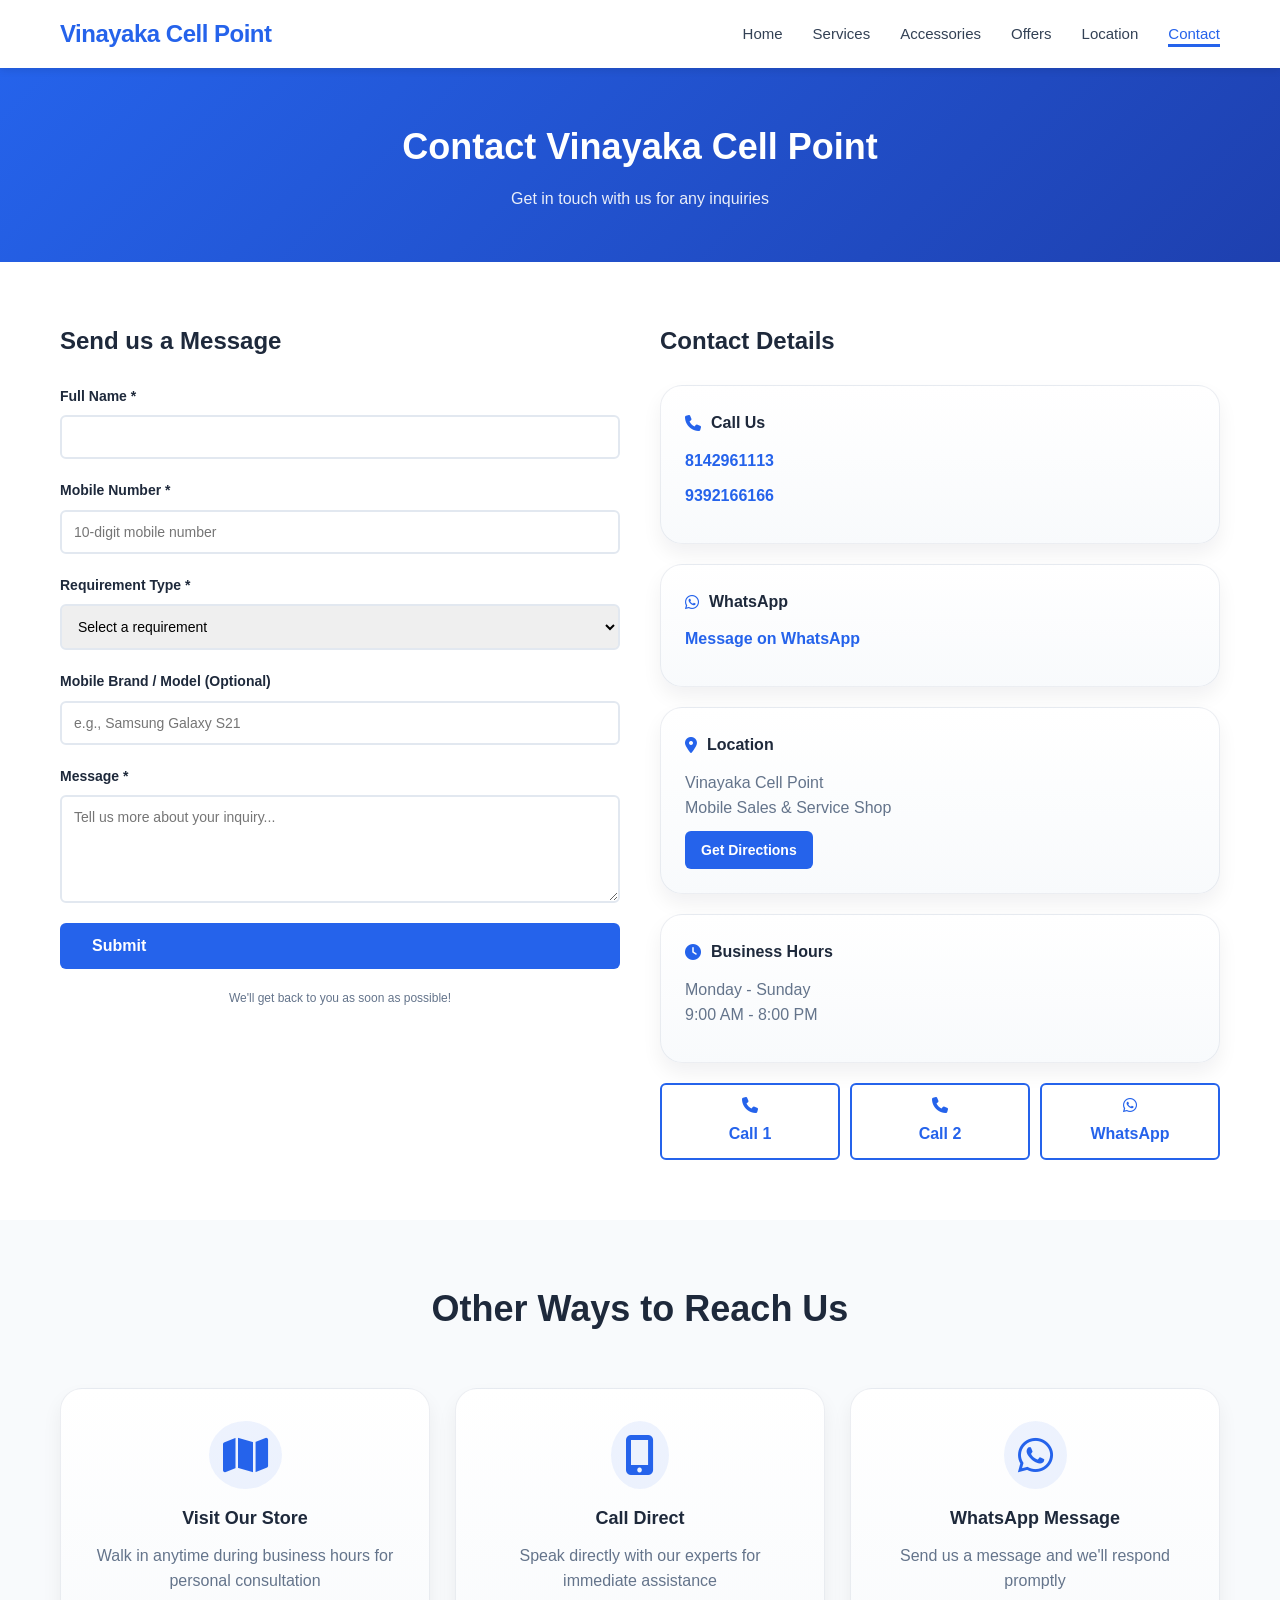
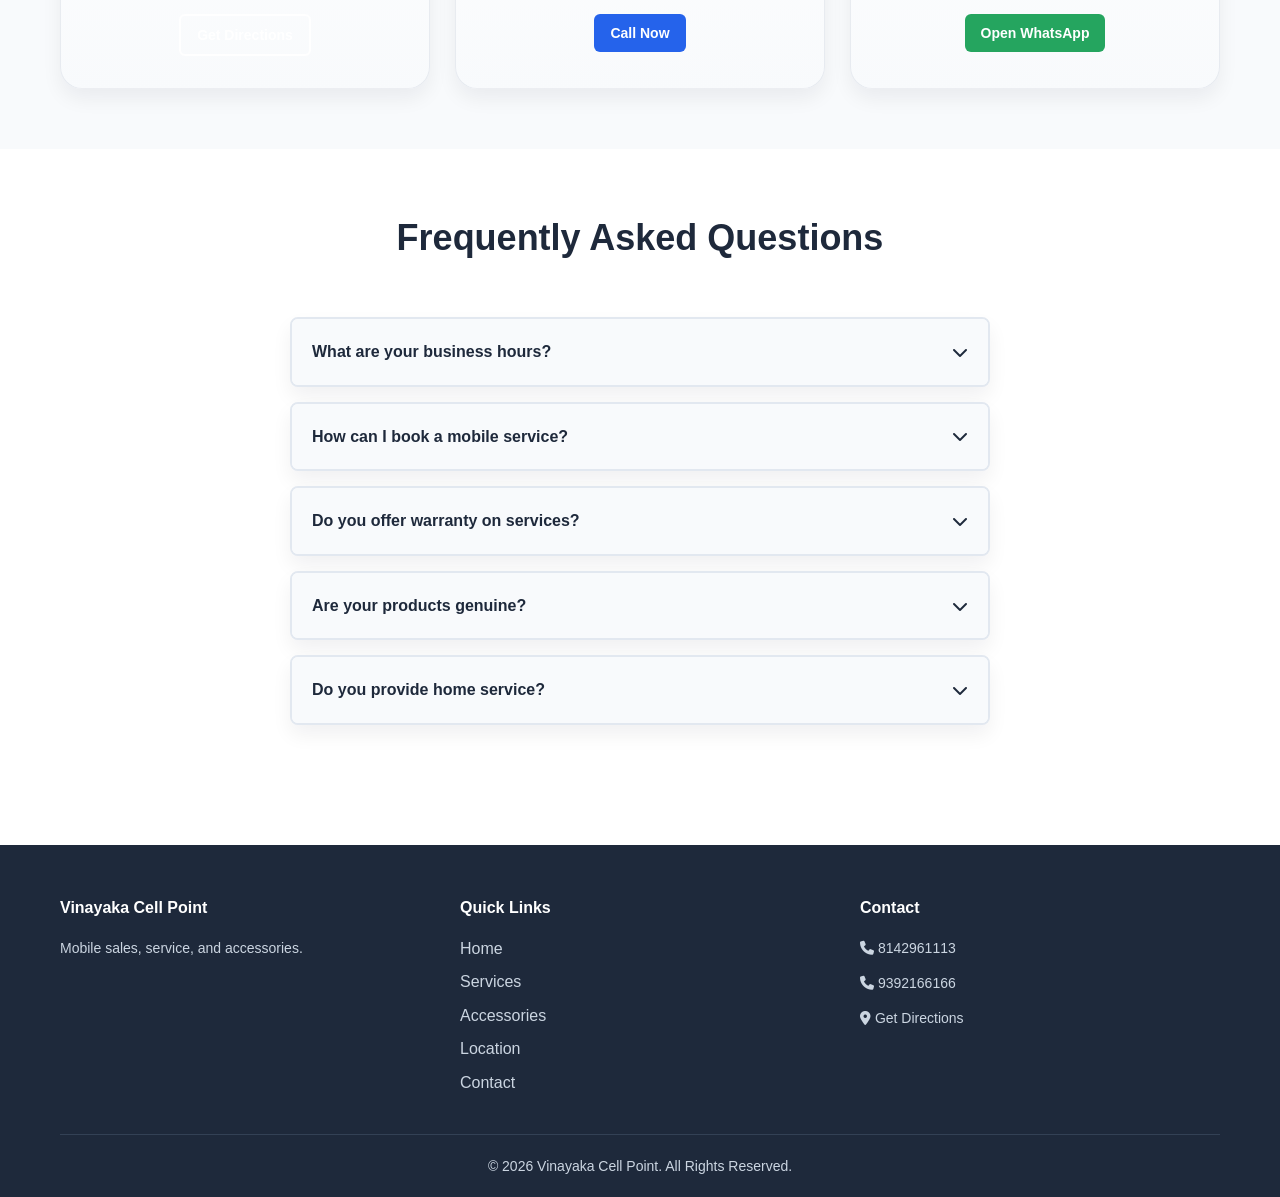
==== contact.html @ 68d7e824 "Add files via upload" ====
<!DOCTYPE html>
<html lang="en">
<head>
    <meta charset="UTF-8">
    <meta name="viewport" content="width=device-width, initial-scale=1.0">
    <title>Contact - Vinayaka Cell Point</title>
    <link rel="stylesheet" href="style.css">
    <link rel="stylesheet" href="https://cdnjs.cloudflare.com/ajax/libs/font-awesome/6.4.0/css/all.min.css">
    <link rel="icon" href="data:image/svg+xml,%3Csvg xmlns='http://www.w3.org/2000/svg' viewBox='0 0 100 100'%3E%3Crect width='100' height='100' rx='20' ry='20' fill='%232563eb'/%3E%3Cpath d='M35 20h30a5 5 0 0 1 5 5v50a5 5 0 0 1-5 5H35a5 5 0 0 1-5-5V25a5 5 0 0 1 5-5zm15 60a3 3 0 1 0 0-6 3 3 0 0 0 0 6z' fill='%23fff'/%3E%3C/svg%3E">
</head>
<body>
    <!-- Navigation Menu -->
    <nav class="navbar">
        <div class="container">
            <div class="navbar-brand">
                <h1>Vinayaka Cell Point</h1>
            </div>
            <div class="navbar-toggle" id="navbar-toggle">
                <span></span>
                <span></span>
                <span></span>
            </div>
            <ul class="nav-menu" id="nav-menu">
                <li><a href="index.html">Home</a></li>
                <li><a href="services.html">Services</a></li>
                <li><a href="accessories.html">Accessories</a></li>
                <li><a href="offers.html">Offers</a></li>
                <li><a href="location.html">Location</a></li>
                <li><a href="contact.html" class="active">Contact</a></li>
            </ul>
        </div>
    </nav>

    <!-- Page Header -->
    <section class="page-header">
        <div class="container">
            <h2>Contact Vinayaka Cell Point</h2>
            <p>Get in touch with us for any inquiries</p>
        </div>
    </section>

    <!-- Contact Content -->
    <section class="contact-section">
        <div class="container">
            <div class="contact-wrapper">
                <!-- Contact Form -->
                <div class="contact-form-container">
                    <h2>Send us a Message</h2>
                    <form id="contactForm" class="contact-form">
                        <div class="form-group">
                            <label for="fullname">Full Name *</label>
                            <input type="text" id="fullname" name="fullname" required>
                        </div>

                        <div class="form-group">
                            <label for="mobile">Mobile Number *</label>
                            <input type="tel" id="mobile" name="mobile" pattern="[0-9]{10}" placeholder="10-digit mobile number" required>
                        </div>

                        <div class="form-group">
                            <label for="requirement">Requirement Type *</label>
                            <select id="requirement" name="requirement" required>
                                <option value="">Select a requirement</option>
                                <option value="mobile-enquiry">New Mobile Enquiry</option>
                                <option value="mobile-service">Mobile Service</option>
                                <option value="accessories">Accessories Enquiry</option>
                                <option value="offer-enquiry">Offer Enquiry</option>
                                <option value="other">Other</option>
                            </select>
                        </div>

                        <div class="form-group">
                            <label for="brand">Mobile Brand / Model (Optional)</label>
                            <input type="text" id="brand" name="brand" placeholder="e.g., Samsung Galaxy S21">
                        </div>

                        <div class="form-group">
                            <label for="message">Message *</label>
                            <textarea id="message" name="message" rows="5" placeholder="Tell us more about your inquiry..." required></textarea>
                        </div>

                        <button type="submit" class="btn btn-primary btn-lg">Submit</button>
                        <p class="form-note">We'll get back to you as soon as possible!</p>
                    </form>
                </div>

                <!-- Contact Details -->
                <div class="contact-details-container">
                    <h2>Contact Details</h2>
                    
                    <div class="detail-box">
                        <h3><i class="fas fa-phone"></i> Call Us</h3>
                        <p><a href="tel:8142961113" class="contact-link">8142961113</a></p>
                        <p><a href="tel:9392166166" class="contact-link">9392166166</a></p>
                    </div>

                    <div class="detail-box">
                        <h3><i class="fab fa-whatsapp"></i> WhatsApp</h3>
                        <p><a href="https://wa.me/918142961113" class="contact-link" target="_blank">Message on WhatsApp</a></p>
                    </div>

                    <div class="detail-box">
                        <h3><i class="fas fa-map-marker-alt"></i> Location</h3>
                        <p>Vinayaka Cell Point<br>Mobile Sales & Service Shop</p>
                        <a href="https://maps.app.goo.gl/v7UBUnxVb5iCzYGTA" class="btn btn-sm btn-primary" target="_blank">Get Directions</a>
                    </div>

                    <div class="detail-box">
                        <h3><i class="fas fa-clock"></i> Business Hours</h3>
                        <p>Monday - Sunday<br>9:00 AM - 8:00 PM</p>
                    </div>

                    <div class="quick-actions-contact">
                        <a href="tel:8142961113" class="action-link">
                            <i class="fas fa-phone"></i> Call 1
                        </a>
                        <a href="tel:9392166166" class="action-link">
                            <i class="fas fa-phone"></i> Call 2
                        </a>
                        <a href="https://wa.me/918142961113" class="action-link" target="_blank">
                            <i class="fab fa-whatsapp"></i> WhatsApp
                        </a>
                    </div>
                </div>
            </div>
        </div>
    </section>

    <!-- Alternative Contact Methods -->
    <section class="alternative-contact">
        <div class="container">
            <h2 class="section-title">Other Ways to Reach Us</h2>
            <div class="methods-grid">
                <div class="method-card">
                    <i class="fas fa-map"></i>
                    <h3>Visit Our Store</h3>
                    <p>Walk in anytime during business hours for personal consultation</p>
                    <a href="location.html" class="btn btn-sm btn-outline">Get Directions</a>
                </div>

                <div class="method-card">
                    <i class="fas fa-mobile-alt"></i>
                    <h3>Call Direct</h3>
                    <p>Speak directly with our experts for immediate assistance</p>
                    <a href="tel:8142961113" class="btn btn-sm btn-primary">Call Now</a>
                </div>

                <div class="method-card">
                    <i class="fab fa-whatsapp"></i>
                    <h3>WhatsApp Message</h3>
                    <p>Send us a message and we'll respond promptly</p>
                    <a href="https://wa.me/918142961113" class="btn btn-sm btn-secondary" target="_blank">Open WhatsApp</a>
                </div>
            </div>
        </div>
    </section>

    <!-- FAQ Section -->
    <section class="faq-section">
        <div class="container">
            <h2 class="section-title">Frequently Asked Questions</h2>
            <div class="faq-items">
                <div class="faq-item">
                    <div class="faq-question">
                        <h4>What are your business hours?</h4>
                        <i class="fas fa-chevron-down"></i>
                    </div>
                    <div class="faq-answer">
                        <p>We are open from 9:00 AM to 8:00 PM, Monday through Sunday, including holidays.</p>
                    </div>
                </div>

                <div class="faq-item">
                    <div class="faq-question">
                        <h4>How can I book a mobile service?</h4>
                        <i class="fas fa-chevron-down"></i>
                    </div>
                    <div class="faq-answer">
                        <p>You can call us at 8142961113 or 9392166166, WhatsApp us, or visit our store to book a service appointment.</p>
                    </div>
                </div>

                <div class="faq-item">
                    <div class="faq-question">
                        <h4>Do you offer warranty on services?</h4>
                        <i class="fas fa-chevron-down"></i>
                    </div>
                    <div class="faq-answer">
                        <p>Yes, all our services come with warranty. Please contact us for specific warranty details.</p>
                    </div>
                </div>

                <div class="faq-item">
                    <div class="faq-question">
                        <h4>Are your products genuine?</h4>
                        <i class="fas fa-chevron-down"></i>
                    </div>
                    <div class="faq-answer">
                        <p>Yes, we only sell genuine, authentic products from authorized brands with proper warranty.</p>
                    </div>
                </div>

                <div class="faq-item">
                    <div class="faq-question">
                        <h4>Do you provide home service?</h4>
                        <i class="fas fa-chevron-down"></i>
                    </div>
                    <div class="faq-answer">
                        <p>For special requests, please contact us directly. We'll do our best to assist you.</p>
                    </div>
                </div>
            </div>
        </div>
    </section>


    <!-- Footer -->
    <footer class="footer">
        <div class="container">
            <div class="footer-content">
                <div class="footer-section">
                    <h3>Vinayaka Cell Point</h3>
                    <p>Mobile sales, service, and accessories.</p>
                </div>
                <div class="footer-section">
                    <h4>Quick Links</h4>
                    <ul>
                        <li><a href="index.html">Home</a></li>
                        <li><a href="services.html">Services</a></li>
                        <li><a href="accessories.html">Accessories</a></li>
                        <li><a href="location.html">Location</a></li>
                        <li><a href="contact.html">Contact</a></li>
                    </ul>
                </div>
                <div class="footer-section">
                    <h4>Contact</h4>
                    <p><i class="fas fa-phone"></i> <a href="tel:8142961113">8142961113</a></p>
                    <p><i class="fas fa-phone"></i> <a href="tel:9392166166">9392166166</a></p>
                    <p><i class="fas fa-map-marker-alt"></i> <a href="https://maps.app.goo.gl/v7UBUnxVb5iCzYGTA" target="_blank">Get Directions</a></p>
                </div>
            </div>
            <div class="footer-bottom">
                <p>&copy; 2026 Vinayaka Cell Point. All Rights Reserved.</p>
            </div>
        </div>
    </footer>

    <script src="script.js"></script>
</body>
</html>
---- style.css ----
/* ============================================
   VINAYAKA CELL POINT - PROFESSIONAL WEBSITE
   ============================================ */

* {
    margin: 0;
    padding: 0;
    box-sizing: border-box;
}

:root {
    --primary-color: #2563eb;
    --secondary-color: #25a55f;
    --accent-color: #f59e0b;
    --dark-color: #1e293b;
    --light-color: #f8fafc;
    --border-color: #e2e8f0;
    --text-color: #334155;
    --light-text: #64748b;
    --white: #ffffff;
    --transition: all 0.3s ease;
}

html {
    scroll-behavior: smooth;
}

body {
    font-family: 'Segoe UI', Tahoma, Geneva, Verdana, sans-serif;
    line-height: 1.6;
    color: var(--text-color);
    background-color: var(--white);
}

.container {
    max-width: 1200px;
    margin: 0 auto;
    padding: 0 20px;
}

/* ============================================
   NAVIGATION BAR
   ============================================ */

.navbar {
    background-color: var(--white);
    box-shadow: 0 2px 8px rgba(0, 0, 0, 0.1);
    position: sticky;
    top: 0;
    z-index: 100;
}

.navbar .container {
    display: flex;
    justify-content: space-between;
    align-items: center;
    padding: 15px 20px;
}

.navbar-brand h1 {
    color: var(--primary-color);
    font-size: 24px;
    font-weight: 700;
    letter-spacing: -0.5px;
}

.nav-menu {
    display: flex;
    list-style: none;
    gap: 30px;
}

.nav-menu a {
    text-decoration: none;
    color: var(--text-color);
    font-weight: 500;
    font-size: 15px;
    transition: var(--transition);
    position: relative;
}

.nav-menu a:hover,
.nav-menu a.active {
    color: var(--primary-color);
}

.nav-menu a.active::after {
    content: '';
    position: absolute;
    bottom: -5px;
    left: 0;
    width: 100%;
    height: 3px;
    background: var(--primary-color);
}

.navbar-toggle {
    display: none;
    flex-direction: column;
    cursor: pointer;
    gap: 5px;
}

.navbar-toggle span {
    width: 25px;
    height: 3px;
    background-color: var(--text-color);
    border-radius: 2px;
    transition: var(--transition);
}

/* ============================================
   GANESH BANNER
   ============================================ */

.ganesh-banner {
    background: linear-gradient(135deg, #2563eb 0%, #1e40af 100%);
    padding: 25px 0;
    text-align: center;
    border-bottom: 3px solid var(--secondary-color);
}

.ganesh-image {
    width: 120px;
    height: 120px;
    border-radius: 50%;
    background-color: var(--white);
    padding: 8px;
    box-shadow: 0 6px 20px rgba(0, 0, 0, 0.2);
    animation: ganeshFloat 3s ease-in-out infinite;
}

@keyframes ganeshFloat {
    0%, 100% {
        transform: translateY(0px);
    }
    50% {
        transform: translateY(-10px);
    }
}

/* ============================================
   HERO SECTION
   ============================================ */

.hero {
    background: linear-gradient(135deg, var(--primary-color) 0%, #1e40af 100%);
    color: var(--white);
    padding: 80px 0;
    text-align: center;
}

.hero-title {
    font-size: 48px;
    font-weight: 700;
    margin-bottom: 15px;
    text-shadow: 0 2px 4px rgba(0, 0, 0, 0.1);
}

.hero-subtitle {
    font-size: 24px;
    font-weight: 500;
    margin-bottom: 20px;
    opacity: 0.95;
}

.hero-description {
    font-size: 16px;
    max-width: 600px;
    margin: 0 auto 40px;
    opacity: 0.9;
    line-height: 1.8;
}

.hero-buttons {
    display: flex;
    gap: 15px;
    justify-content: center;
    flex-wrap: wrap;
}

/* ============================================
   BUTTONS
   ============================================ */

.btn {
    display: inline-flex;
    align-items: center;
    gap: 8px;
    padding: 12px 24px;
    border-radius: 6px;
    text-decoration: none;
    font-weight: 600;
    font-size: 15px;
    border: none;
    cursor: pointer;
    transition: var(--transition);
    white-space: nowrap;
}

.btn-primary {
    background-color: var(--primary-color);
    color: var(--white);
}

.btn-primary:hover {
    background-color: #1d4ed8;
    transform: translateY(-2px);
    box-shadow: 0 4px 12px rgba(37, 99, 235, 0.3);
}

.btn-secondary {
    background-color: var(--secondary-color);
    color: var(--white);
}

.btn-secondary:hover {
    background-color: #1d9d4f;
    transform: translateY(-2px);
    box-shadow: 0 4px 12px rgba(37, 165, 95, 0.3);
}

.btn-outline {
    background-color: transparent;
    color: var(--white);
    border: 2px solid var(--white);
}

.btn-outline:hover {
    background-color: var(--white);
    color: var(--primary-color);
}

.btn-sm {
    padding: 8px 16px;
    font-size: 14px;
}

.btn-lg {
    padding: 14px 32px;
    font-size: 16px;
}

.btn:disabled {
    opacity: 0.6;
    cursor: not-allowed;
}

/* ============================================
   GLOBAL CARD STYLING
   ============================================ */

.action-card,
.service-card,
.brand-card,
.accessory-card,
.offer-card,
.method-card,
.detail-box,
.faq-item,
.benefit-item,
.benefit,
.step {
    background: var(--white);
    border: 1px solid rgba(148,163,184,0.18);
    border-radius: 16px;
    box-shadow: 0 10px 20px rgba(15,23,42,0.06);
    transition: transform 0.25s ease, box-shadow 0.25s ease, border-color 0.25s ease;
}

.action-card:hover,
.service-card:hover,
.brand-card:hover,
.accessory-card:hover,
.offer-card:hover,
.method-card:hover,
.detail-box:hover,
.faq-item:hover,
.benefit-item:hover,
.benefit:hover,
.step:hover {
    transform: translateY(-3px);
    box-shadow: 0 14px 28px rgba(15,23,42,0.1);
    border-color: rgba(148,163,184,0.28);
}

/* ============================================
   QUICK ACTIONS
   ============================================ */

.action-grid {
    display: grid;
    grid-template-columns: repeat(auto-fit, minmax(150px, 1fr));
    gap: 20px;
}

.action-card {
    background: linear-gradient(180deg, rgba(255,255,255,0.98), rgba(248,250,252,0.98));
    border: 1px solid rgba(148,163,184,0.18);
    padding: 24px 22px;
    border-radius: 22px;
    text-align: center;
    text-decoration: none;
    color: var(--text-color);
    transition: transform 0.3s ease, box-shadow 0.3s ease, border-color 0.3s ease;
    cursor: pointer;
}

.action-card:hover {
    border-color: rgba(37,99,235,0.3);
    box-shadow: 0 20px 40px rgba(37,99,235,0.12);
    transform: translateY(-6px);
}

.action-card i {
    font-size: 32px;
    color: var(--primary-color);
    margin-bottom: 10px;
}

.action-card p {
    font-weight: 600;
    font-size: 14px;
}

/* ============================================
   SERVICE CARDS
   ============================================ */

.services-overview {
    padding: 80px 0;
}

.section-title {
    font-size: 36px;
    font-weight: 700;
    text-align: center;
    margin-bottom: 50px;
    color: var(--dark-color);
}

.services-grid {
    display: grid;
    grid-template-columns: repeat(auto-fit, minmax(260px, 1fr));
    gap: 30px;
}

.service-card {
    background: linear-gradient(180deg, rgba(255,255,255,0.98), rgba(248,250,252,0.98));
    border: 1px solid rgba(148,163,184,0.18);
    border-radius: 22px;
    padding: 40px 30px;
    text-align: center;
    transition: transform 0.3s ease, box-shadow 0.3s ease, border-color 0.3s ease;
}

.service-card:hover {
    box-shadow: 0 20px 45px rgba(15,23,42,0.12);
    transform: translateY(-8px);
    border-color: rgba(37,99,235,0.28);
}

.card-icon,
.brand-icon,
.offer-icon,
.item-icon,
.method-card i {
    width: auto;
    height: auto;
    display: inline-flex;
    align-items: center;
    justify-content: center;
    padding: 14px;
    border-radius: 50%;
    margin-bottom: 18px;
    background: rgba(37,99,235,0.08);
    color: var(--primary-color);
}

.card-icon i,
.brand-icon i,
.offer-icon i,
.item-icon i,
.method-card i {
    font-size: 24px;
}

.service-card h3 {
    font-size: 20px;
    margin-bottom: 15px;
    color: var(--dark-color);
}

.service-card p {
    color: var(--light-text);
    margin-bottom: 20px;
    line-height: 1.6;
}

.card-link {
    color: var(--primary-color);
    text-decoration: none;
    font-weight: 600;
    transition: var(--transition);
    display: inline-block;
}

.card-link:hover {
    color: var(--primary-color);
    transform: translateX(5px);
}

/* ============================================
   WHY CHOOSE US SECTION
   ============================================ */

.why-choose {
    background-color: var(--light-color);
    padding: 80px 0;
}

.features-grid {
    display: grid;
    grid-template-columns: repeat(auto-fit, minmax(200px, 1fr));
    gap: 30px;
}

.feature-item {
    text-align: center;
    padding: 20px;
}

.feature-item i {
    font-size: 36px;
    color: var(--secondary-color);
    margin-bottom: 15px;
}

.feature-item h4 {
    font-size: 16px;
    color: var(--dark-color);
    font-weight: 600;
}

/* ============================================
   ABOUT SECTION
   ============================================ */

.about {
    padding: 80px 0;
}

.about-content {
    max-width: 700px;
    margin: 0 auto;
}

.about-content p {
    font-size: 16px;
    line-height: 1.8;
    margin-bottom: 20px;
    color: var(--light-text);
    text-align: justify;
}

.about-buttons {
    display: flex;
    gap: 15px;
    justify-content: center;
    margin-top: 30px;
    flex-wrap: wrap;
}

/* ============================================
   PAGE HEADER
   ============================================ */

.page-header {
    background: linear-gradient(135deg, var(--primary-color) 0%, #1e40af 100%);
    color: var(--white);
    padding: 50px 0;
    text-align: center;
}

.page-header h2 {
    font-size: 36px;
    margin-bottom: 10px;
}

.page-header p {
    font-size: 16px;
    opacity: 0.9;
}

/* ============================================
   BRANDS SECTION
   ============================================ */

.brands-section {
    padding: 60px 0;
}

.section-subtitle {
    text-align: center;
    color: var(--light-text);
    margin-bottom: 40px;
    font-size: 16px;
}

.brands-grid {
    display: grid;
    grid-template-columns: repeat(auto-fit, minmax(200px, 1fr));
    gap: 20px;
}

.brand-card {
    background: linear-gradient(180deg, rgba(255,255,255,0.98), rgba(248,250,252,0.98));
    border: 1px solid rgba(148,163,184,0.18);
    border-radius: 22px;
    padding: 32px;
    text-align: center;
    transition: transform 0.3s ease, box-shadow 0.3s ease, border-color 0.3s ease;
}

.brand-card:hover {
    border-color: rgba(37,99,235,0.28);
    box-shadow: 0 20px 42px rgba(15,23,42,0.12);
    transform: translateY(-6px);
}

.brand-icon {
    font-size: 40px;
    color: var(--primary-color);
    margin-bottom: 15px;
}

.brand-card h3 {
    font-size: 18px;
    margin-bottom: 10px;
    color: var(--dark-color);
}

.brand-card p {
    color: var(--light-text);
    margin-bottom: 20px;
    font-size: 14px;
}

.card-buttons {
    display: flex;
    gap: 10px;
}

/* ============================================
   CTA SECTION
   ============================================ */

.cta-section {
    background: linear-gradient(135deg, var(--primary-color) 0%, #1e40af 100%);
    color: var(--white);
    padding: 60px 0;
    text-align: center;
    margin: 60px 0;
}

.cta-section h2 {
    font-size: 32px;
    margin-bottom: 10px;
}

.cta-section p {
    font-size: 16px;
    margin-bottom: 30px;
    opacity: 0.9;
}

.cta-buttons {
    display: flex;
    gap: 15px;
    justify-content: center;
    flex-wrap: wrap;
}

/* ============================================
   SERVICES LIST
   ============================================ */

.service-intro {
    background-color: var(--light-color);
    padding: 30px 0;
}

.intro-text {
    text-align: center;
    color: var(--light-text);
    font-size: 16px;
    max-width: 600px;
    margin: 0 auto;
}

.services-list {
    padding: 60px 0;
}

.services-items {
    display: grid;
    gap: 20px;
}

.service-item {
    display: flex;
    gap: 20px;
    padding: 25px;
    background-color: var(--white);
    border-left: 4px solid var(--primary-color);
    border-radius: 8px;
    transition: var(--transition);
}

.service-item:hover {
    box-shadow: 0 6px 20px rgba(0, 0, 0, 0.1);
    transform: translateX(5px);
}

.item-icon {
    font-size: 32px;
    color: var(--primary-color);
    min-width: 50px;
    display: flex;
    align-items: center;
    justify-content: center;
}

.item-content h3 {
    font-size: 18px;
    margin-bottom: 8px;
    color: var(--dark-color);
}

.item-content p {
    color: var(--light-text);
    font-size: 14px;
}

/* ============================================
   ACCESSORIES SECTION
   ============================================ */

.accessories-section {
    padding: 60px 0;
}

.accessories-grid {
    display: grid;
    grid-template-columns: repeat(auto-fit, minmax(220px, 1fr));
    gap: 16px;
    align-items: stretch;
    grid-auto-rows: 1fr;
}

.accessory-card {
    background: var(--white);
    border: 1px solid rgba(148,163,184,0.18);
    border-radius: 18px;
    overflow: hidden;
    display: flex;
    flex-direction: column;
    transition: transform 0.3s ease, box-shadow 0.3s ease, border-color 0.3s ease;
    min-height: 480px;
    height: 100%;
}

.accessory-card:hover {
    border-color: rgba(37,165,95,0.22);
    box-shadow: 0 18px 32px rgba(15,23,42,0.08);
    transform: translateY(-4px);
}

.accessory-image {
    aspect-ratio: 4 / 3;
    overflow: hidden;
    min-height: 220px;
}

.accessory-image img {
    width: 100%;
    height: 100%;
    display: block;
    object-fit: cover;
}

.accessory-content {
    padding: 20px;
    text-align: left;
    display: flex;
    flex-direction: column;
    justify-content: flex-start;
    gap: 12px;
    flex: 1;
}

.accessory-card h3 {
    font-size: 20px;
    margin: 0 0 12px;
    color: var(--dark-color);
}

.accessory-card p {
    color: var(--light-text);
    font-size: 15px;
    margin-bottom: 22px;
    line-height: 1.7;
}

.accessory-card .btn {
    width: 100%;
    justify-content: center;
    padding: 12px 0;
}

/* ============================================
   OFFERS SECTION
   ============================================ */

.offers-section {
    padding: 60px 0;
}

.offers-grid {
    display: grid;
    grid-template-columns: repeat(auto-fit, minmax(260px, 1fr));
    gap: 25px;
}

.offer-card {
    background: linear-gradient(180deg, rgba(255,255,255,0.98), rgba(248,250,252,0.98));
    border: 1px solid rgba(148,163,184,0.18);
    border-radius: 22px;
    padding: 32px;
    position: relative;
    transition: transform 0.3s ease, box-shadow 0.3s ease, border-color 0.3s ease;
}

.offer-card:hover {
    border-color: rgba(245,158,11,0.28);
    box-shadow: 0 20px 45px rgba(15,23,42,0.12);
    transform: translateY(-8px);
}

.offer-badge {
    position: absolute;
    top: -12px;
    right: 20px;
    background-color: var(--accent-color);
    color: var(--white);
    padding: 6px 15px;
    border-radius: 20px;
    font-size: 12px;
    font-weight: 700;
}

.offer-icon {
    font-size: 40px;
    color: var(--accent-color);
    margin: 20px 0;
}

.offer-card h3 {
    font-size: 18px;
    margin-bottom: 15px;
    color: var(--dark-color);
}

.offer-card p {
    color: var(--light-text);
    margin-bottom: 20px;
    font-size: 14px;
    line-height: 1.6;
}

.offer-period {
    font-size: 12px;
    color: var(--accent-color);
    font-weight: 600;
    margin-bottom: 20px;
}

/* ============================================
   LOCATION SECTION
   ============================================ */

.location-section {
    padding: 60px 0;
}

.location-content {
    display: grid;
    grid-template-columns: 1fr 1fr;
    gap: 40px;
}

.location-info h2 {
    font-size: 28px;
    margin-bottom: 30px;
    color: var(--dark-color);
}

.info-item {
    margin-bottom: 30px;
}

.info-item h3 {
    color: var(--primary-color);
    margin-bottom: 10px;
    font-size: 16px;
}

.info-item p {
    color: var(--light-text);
    line-height: 1.8;
}

.info-item a {
    color: var(--primary-color);
    text-decoration: none;
    font-weight: 600;
}

.info-item a:hover {
    text-decoration: underline;
}

.location-map h2 {
    font-size: 28px;
    margin-bottom: 20px;
    color: var(--dark-color);
}

.location-map iframe {
    border-radius: 10px;
    margin-bottom: 20px;
}

.map-buttons {
    display: flex;
    gap: 15px;
    flex-wrap: wrap;
}

.how-to-reach {
    background-color: var(--light-color);
    padding: 60px 0;
}

.steps-grid {
    display: grid;
    grid-template-columns: repeat(auto-fit, minmax(200px, 1fr));
    gap: 30px;
}

.step {
    text-align: center;
    padding: 20px;
}

.step-number {
    display: flex;
    align-items: center;
    justify-content: center;
    width: 50px;
    height: 50px;
    background-color: var(--primary-color);
    color: var(--white);
    border-radius: 50%;
    font-size: 24px;
    font-weight: 700;
    margin: 0 auto 15px;
}

.step h3 {
    font-size: 18px;
    margin-bottom: 10px;
    color: var(--dark-color);
}

.step p {
    color: var(--light-text);
    font-size: 14px;
}

.why-visit,
.why-offers {
    padding: 60px 0;
}

.visit-benefits,
.offers-benefits {
    display: grid;
    grid-template-columns: repeat(auto-fit, minmax(200px, 1fr));
    gap: 30px;
}

.benefit-item,
.benefit {
    text-align: center;
    padding: 20px;
    background-color: var(--light-color);
    border-radius: 10px;
    transition: var(--transition);
}

.benefit-item:hover,
.benefit:hover {
    background-color: var(--white);
    box-shadow: 0 6px 15px rgba(0, 0, 0, 0.1);
}

.benefit-item i,
.benefit i {
    font-size: 36px;
    color: var(--primary-color);
    margin-bottom: 15px;
}

.benefit-item h4,
.benefit h4 {
    font-size: 16px;
    margin-bottom: 10px;
    color: var(--dark-color);
}

.benefit-item p,
.benefit p {
    color: var(--light-text);
    font-size: 14px;
}

/* ============================================
   CONTACT SECTION
   ============================================ */

.contact-section {
    padding: 60px 0;
}

.contact-wrapper {
    display: grid;
    grid-template-columns: 1fr 1fr;
    gap: 40px;
}

.contact-form-container h2,
.contact-details-container h2 {
    font-size: 24px;
    margin-bottom: 25px;
    color: var(--dark-color);
}

.contact-form {
    display: flex;
    flex-direction: column;
    gap: 20px;
}

.form-group {
    display: flex;
    flex-direction: column;
}

.form-group label {
    margin-bottom: 8px;
    font-weight: 600;
    color: var(--dark-color);
    font-size: 14px;
}

.form-group input,
.form-group textarea,
.form-group select {
    padding: 12px;
    border: 2px solid var(--border-color);
    border-radius: 6px;
    font-family: inherit;
    font-size: 14px;
    transition: var(--transition);
}

.form-group input:focus,
.form-group textarea:focus,
.form-group select:focus {
    outline: none;
    border-color: var(--primary-color);
    box-shadow: 0 0 0 3px rgba(37, 99, 235, 0.1);
}

.form-note {
    font-size: 12px;
    color: var(--light-text);
    text-align: center;
}

.detail-box {
    background: linear-gradient(180deg, rgba(255,255,255,0.98), rgba(248,250,252,0.98));
    padding: 24px;
    border-radius: 22px;
    border: 1px solid rgba(148,163,184,0.18);
    margin-bottom: 20px;
}

.detail-box h3 {
    font-size: 16px;
    margin-bottom: 12px;
    color: var(--dark-color);
    display: flex;
    align-items: center;
    gap: 10px;
}

.detail-box i {
    color: var(--primary-color);
}

.detail-box p {
    color: var(--light-text);
    margin-bottom: 10px;
}

.contact-link {
    color: var(--primary-color);
    text-decoration: none;
    font-weight: 600;
}

.contact-link:hover {
    text-decoration: underline;
}

.quick-actions-contact {
    display: flex;
    gap: 10px;
    flex-wrap: wrap;
}

.action-link {
    flex: 1;
    padding: 12px;
    background-color: var(--white);
    border: 2px solid var(--primary-color);
    border-radius: 6px;
    text-decoration: none;
    color: var(--primary-color);
    text-align: center;
    font-weight: 600;
    transition: var(--transition);
    display: flex;
    flex-direction: column;
    align-items: center;
    gap: 8px;
}

.action-link:hover {
    background-color: var(--primary-color);
    color: var(--white);
}

/* ============================================
   ALTERNATIVE CONTACT
   ============================================ */

.alternative-contact {
    background-color: var(--light-color);
    padding: 60px 0;
}

.methods-grid {
    display: grid;
    grid-template-columns: repeat(auto-fit, minmax(250px, 1fr));
    gap: 25px;
}

.method-card {
    background: linear-gradient(180deg, rgba(255,255,255,0.98), rgba(248,250,252,0.98));
    padding: 32px;
    border-radius: 22px;
    text-align: center;
    transition: transform 0.3s ease, box-shadow 0.3s ease, border-color 0.3s ease;
    border: 1px solid rgba(148,163,184,0.18);
}

.method-card:hover {
    box-shadow: 0 20px 42px rgba(15,23,42,0.12);
    transform: translateY(-6px);
}

.method-card i {
    font-size: 40px;
    color: var(--primary-color);
    margin-bottom: 15px;
}

.method-card h3 {
    font-size: 18px;
    margin-bottom: 10px;
    color: var(--dark-color);
}

.method-card p {
    color: var(--light-text);
    margin-bottom: 20px;
}

/* ============================================
   FAQ SECTION
   ============================================ */

.faq-section {
    padding: 60px 0;
}

.faq-items {
    max-width: 700px;
    margin: 0 auto;
    display: flex;
    flex-direction: column;
    gap: 15px;
}

.faq-item {
    border: 2px solid var(--border-color);
    border-radius: 8px;
    overflow: hidden;
    transition: var(--transition);
}

.faq-question {
    padding: 20px;
    background-color: var(--light-color);
    cursor: pointer;
    display: flex;
    justify-content: space-between;
    align-items: center;
    font-weight: 600;
    color: var(--dark-color);
    transition: var(--transition);
}

.faq-question:hover {
    background-color: var(--primary-color);
    color: var(--white);
}

.faq-question h4 {
    margin: 0;
    font-size: 16px;
}

.faq-question i {
    transition: var(--transition);
}

.faq-item.active .faq-question {
    background-color: var(--primary-color);
    color: var(--white);
}

.faq-item.active .faq-question i {
    transform: rotate(180deg);
}

.faq-answer {
    padding: 20px;
    display: none;
    background-color: var(--white);
    color: var(--light-text);
}

.faq-item.active .faq-answer {
    display: block;
    animation: slideDown 0.3s ease;
}

@keyframes slideDown {
    from {
        opacity: 0;
        transform: translateY(-10px);
    }
    to {
        opacity: 1;
        transform: translateY(0);
    }
}

/* ============================================
   STICKY FOOTER
   ============================================ */

.sticky-footer {
    position: fixed;
    bottom: 0;
    left: 0;
    right: 0;
    display: none;
    background-color: var(--white);
    border-top: 2px solid var(--border-color);
    z-index: 99;
    padding: 10px;
}

.sticky-footer {
    display: flex;
    justify-content: space-around;
    align-items: center;
}

.sticky-footer a {
    flex: 1;
    display: flex;
    flex-direction: column;
    align-items: center;
    gap: 5px;
    text-decoration: none;
    color: var(--text-color);
    padding: 10px;
    text-align: center;
    font-size: 12px;
    transition: var(--transition);
}

.sticky-footer a:hover {
    color: var(--primary-color);
}

.sticky-footer i {
    font-size: 20px;
}

.sticky-footer span {
    font-weight: 600;
}

/* ============================================
   FOOTER
   ============================================ */

.footer {
    background-color: var(--dark-color);
    color: var(--white);
    padding: 50px 0 20px;
    margin-top: 60px;
}

.footer-content {
    display: grid;
    grid-template-columns: repeat(auto-fit, minmax(250px, 1fr));
    gap: 40px;
    margin-bottom: 30px;
}

.footer-section h3,
.footer-section h4 {
    margin-bottom: 15px;
    font-size: 16px;
}

.footer-section p {
    color: #cbd5e1;
    font-size: 14px;
    line-height: 1.8;
    margin-bottom: 10px;
}

.footer-section a {
    color: #cbd5e1;
    text-decoration: none;
    transition: var(--transition);
}

.footer-section a:hover {
    color: var(--primary-color);
}

.footer-section ul {
    list-style: none;
}

.footer-section ul li {
    margin-bottom: 8px;
}

.footer-bottom {
    border-top: 1px solid #334155;
    padding-top: 20px;
    text-align: center;
    color: #cbd5e1;
    font-size: 14px;
}

/* ============================================
   RESPONSIVE DESIGN
   ============================================ */

@media (max-width: 768px) {
    .navbar-toggle {
        display: flex;
    }

    .nav-menu {
        position: absolute;
        top: 60px;
        left: 0;
        right: 0;
        background-color: var(--white);
        flex-direction: column;
        gap: 0;
        max-height: 0;
        overflow: hidden;
        transition: max-height 0.3s ease;
        box-shadow: 0 8px 16px rgba(0, 0, 0, 0.1);
    }

    .nav-menu.active {
        max-height: 400px;
    }

    .nav-menu li {
        border-bottom: 1px solid var(--border-color);
    }

    .nav-menu a {
        display: block;
        padding: 15px 20px;
    }

    .hero-title {
        font-size: 32px;
    }

    .hero-subtitle {
        font-size: 18px;
    }

    .hero-buttons {
        flex-direction: column;
    }

    .btn,
    .btn-lg {
        width: 100%;
        justify-content: center;
    }

    .section-title {
        font-size: 28px;
    }

    .services-grid,
    .brands-grid,
    .accessories-grid,
    .offers-grid,
    .steps-grid,
    .methods-grid,
    .features-grid,
    .action-grid {
        grid-template-columns: 1fr;
    }

    .contact-wrapper,
    .location-content {
        grid-template-columns: 1fr;
    }

    .hero-buttons {
        flex-direction: column;
    }

    .cta-buttons {
        flex-direction: column;
    }

    .cta-buttons .btn {
        width: 100%;
    }

    .map-buttons {
        flex-direction: column;
    }

    .page-header h2 {
        font-size: 28px;
    }

    body {
        padding-bottom: 60px;
    }

    .sticky-footer {
        display: flex;
    }

    .quick-actions-contact {
        flex-direction: row;
    }

    .action-link {
        flex: 1;
    }
}

@media (max-width: 480px) {
    .container {
        padding: 0 15px;
    }

    .navbar-brand h1 {
        font-size: 18px;
    }

    .nav-menu {
        gap: 0;
    }

    .hero {
        padding: 50px 0;
    }

    .hero-title {
        font-size: 24px;
    }

    .hero-subtitle {
        font-size: 16px;
    }

    .hero-description {
        font-size: 14px;
    }

    .section-title {
        font-size: 22px;
        margin-bottom: 30px;
    }

    .service-card {
        padding: 25px 15px;
    }

    .service-item {
        gap: 15px;
        padding: 15px;
    }

    .footer-content {
        gap: 25px;
    }

    .quick-actions-contact {
        flex-direction: column;
    }

    .action-link {
        flex: 1 1 auto;
        min-height: 50px;
    }
}

/* ============================================
   ANIMATIONS
   ============================================ */

@keyframes fadeIn {
    from {
        opacity: 0;
        transform: translateY(20px);
    }
    to {
        opacity: 1;
        transform: translateY(0);
    }
}

.service-card,
.action-card,
.brand-card,
.offer-card {
    animation: fadeIn 0.6s ease forwards;
}

/* Utility Classes */
.text-center {
    text-align: center;
}

.mt-20 {
    margin-top: 20px;
}

.mb-20 {
    margin-bottom: 20px;
}
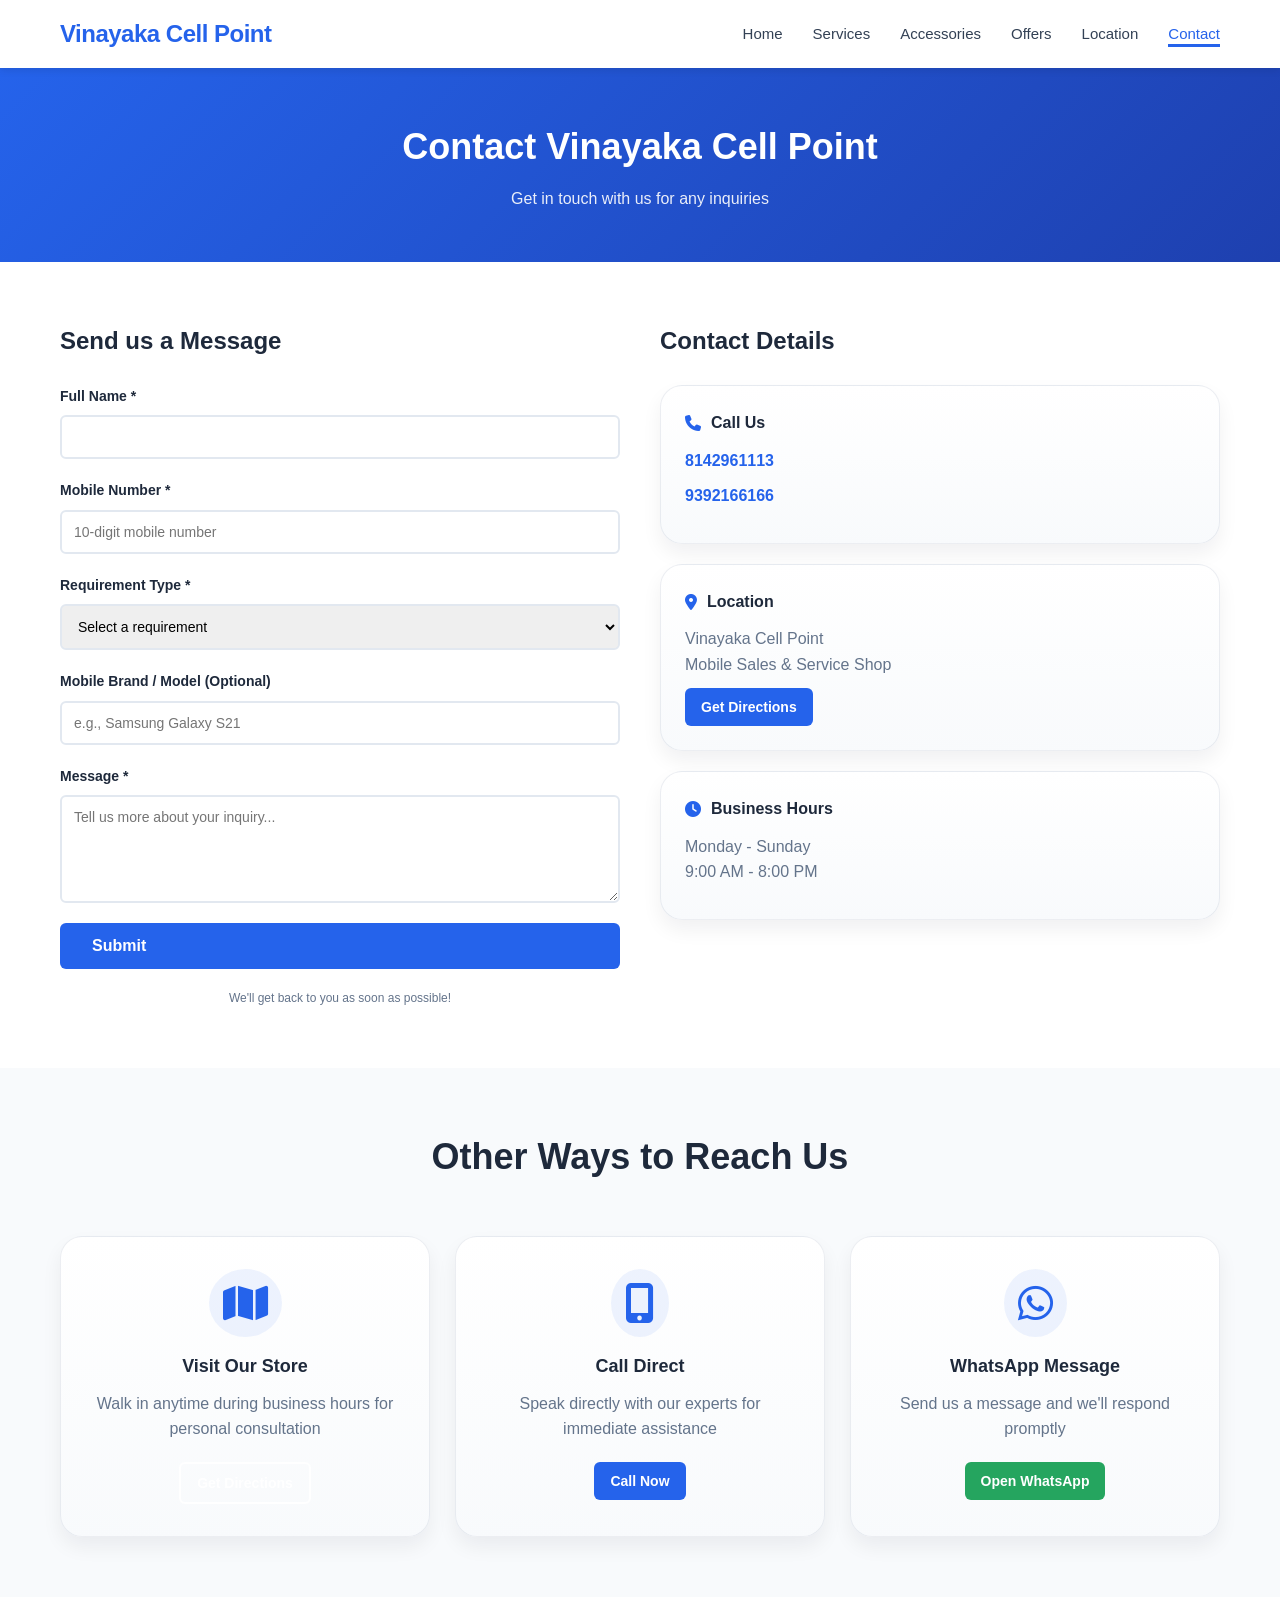
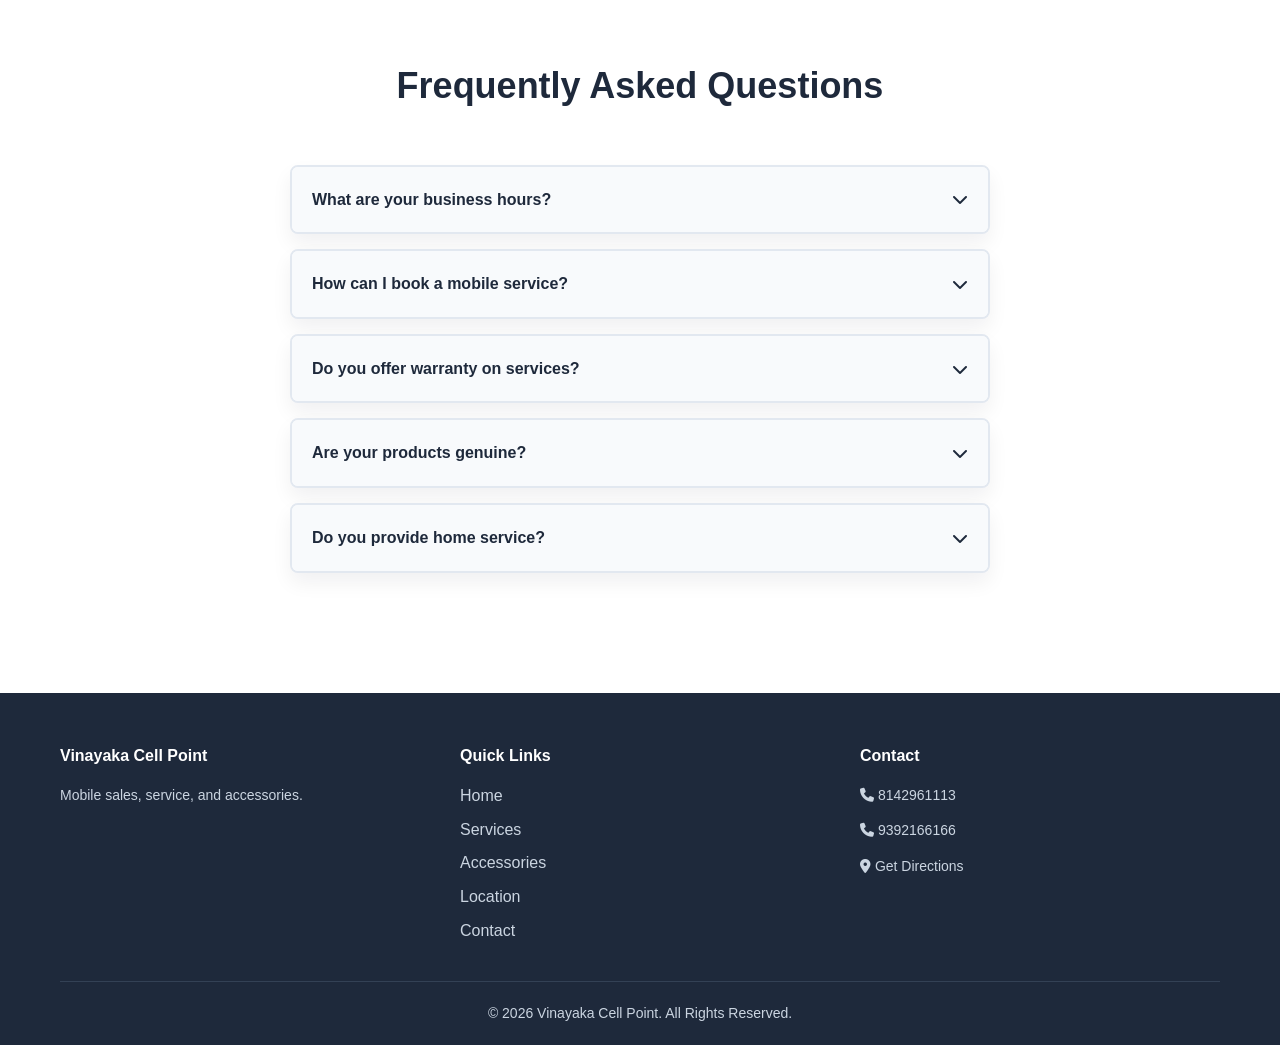
==== commit 454e453a: "Add files via upload" ====
--- a/contact.html
+++ b/contact.html
@@ -95,11 +95,6 @@
                     </div>
 
                     <div class="detail-box">
-                        <h3><i class="fab fa-whatsapp"></i> WhatsApp</h3>
-                        <p><a href="https://wa.me/918142961113" class="contact-link" target="_blank">Message on WhatsApp</a></p>
-                    </div>
-
-                    <div class="detail-box">
                         <h3><i class="fas fa-map-marker-alt"></i> Location</h3>
                         <p>Vinayaka Cell Point<br>Mobile Sales & Service Shop</p>
                         <a href="https://maps.app.goo.gl/v7UBUnxVb5iCzYGTA" class="btn btn-sm btn-primary" target="_blank">Get Directions</a>
@@ -110,17 +105,6 @@
                         <p>Monday - Sunday<br>9:00 AM - 8:00 PM</p>
                     </div>
 
-                    <div class="quick-actions-contact">
-                        <a href="tel:8142961113" class="action-link">
-                            <i class="fas fa-phone"></i> Call 1
-                        </a>
-                        <a href="tel:9392166166" class="action-link">
-                            <i class="fas fa-phone"></i> Call 2
-                        </a>
-                        <a href="https://wa.me/918142961113" class="action-link" target="_blank">
-                            <i class="fab fa-whatsapp"></i> WhatsApp
-                        </a>
-                    </div>
                 </div>
             </div>
         </div>
